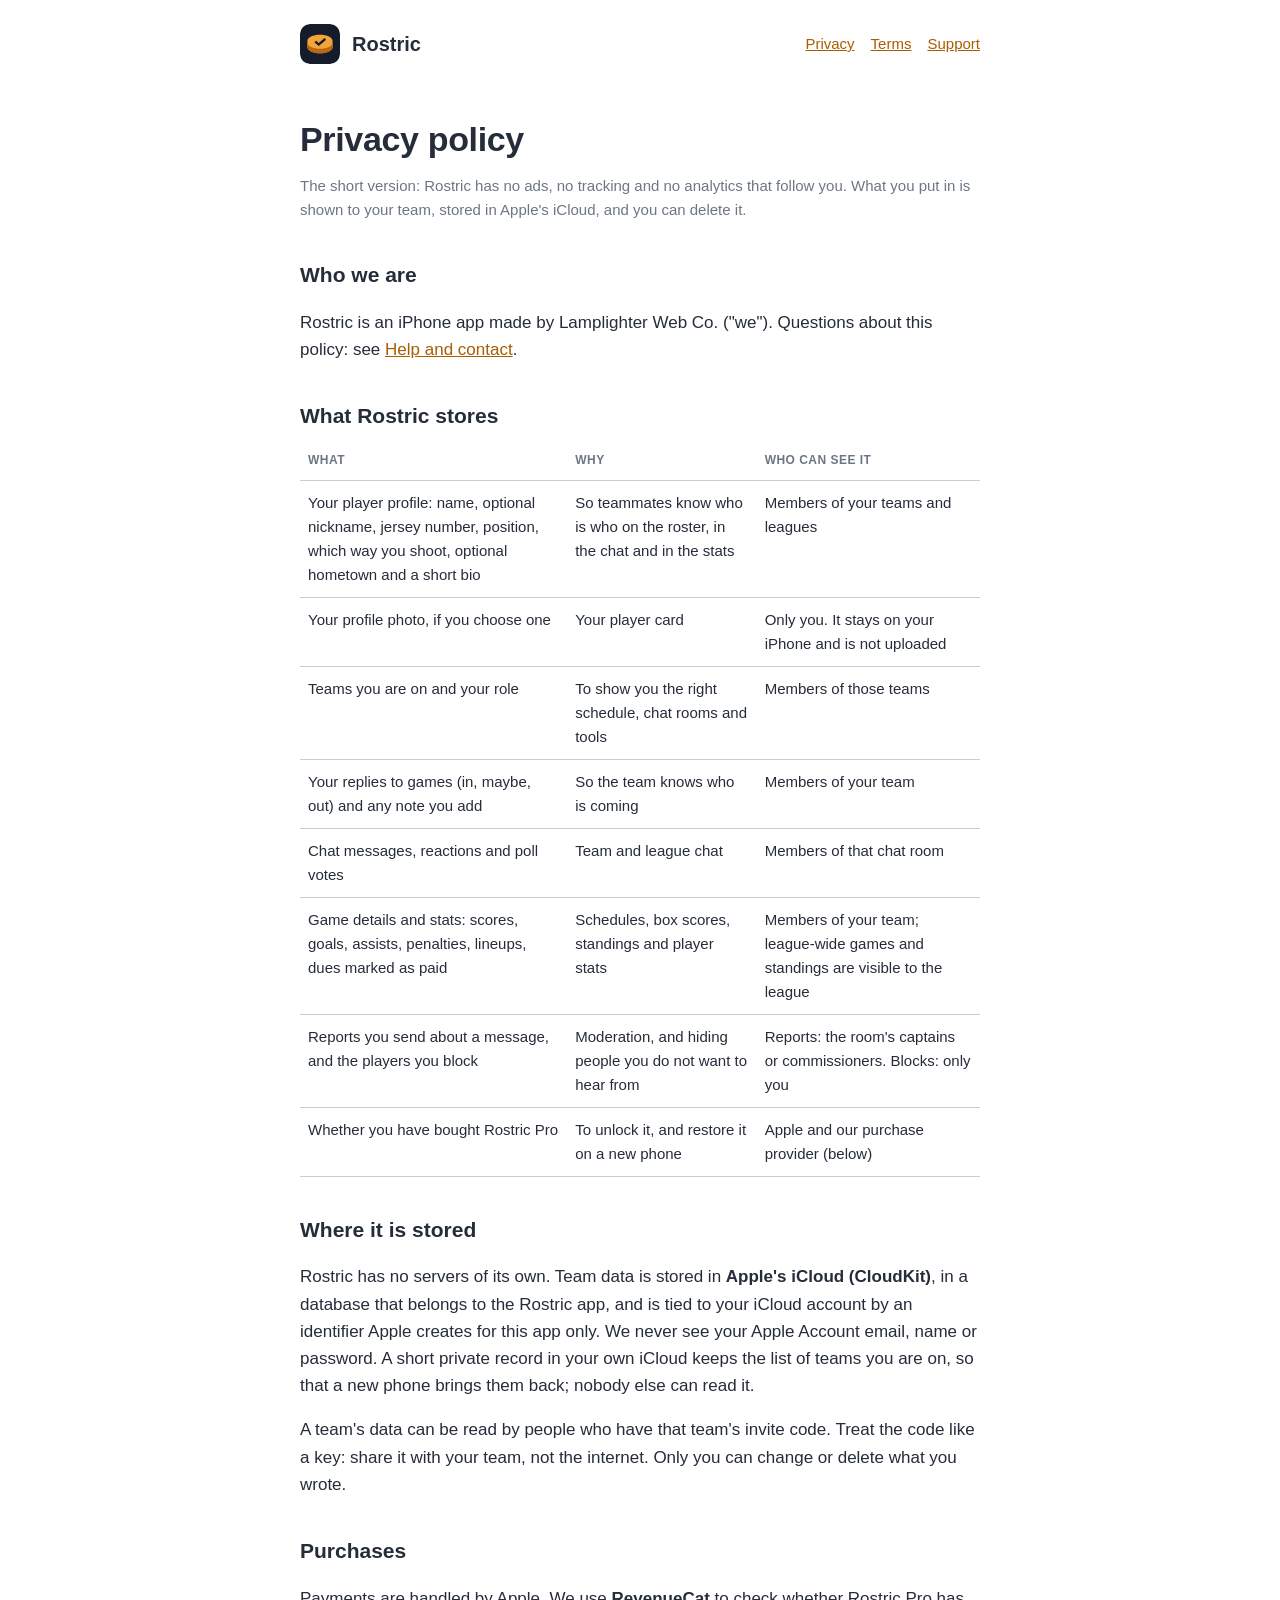
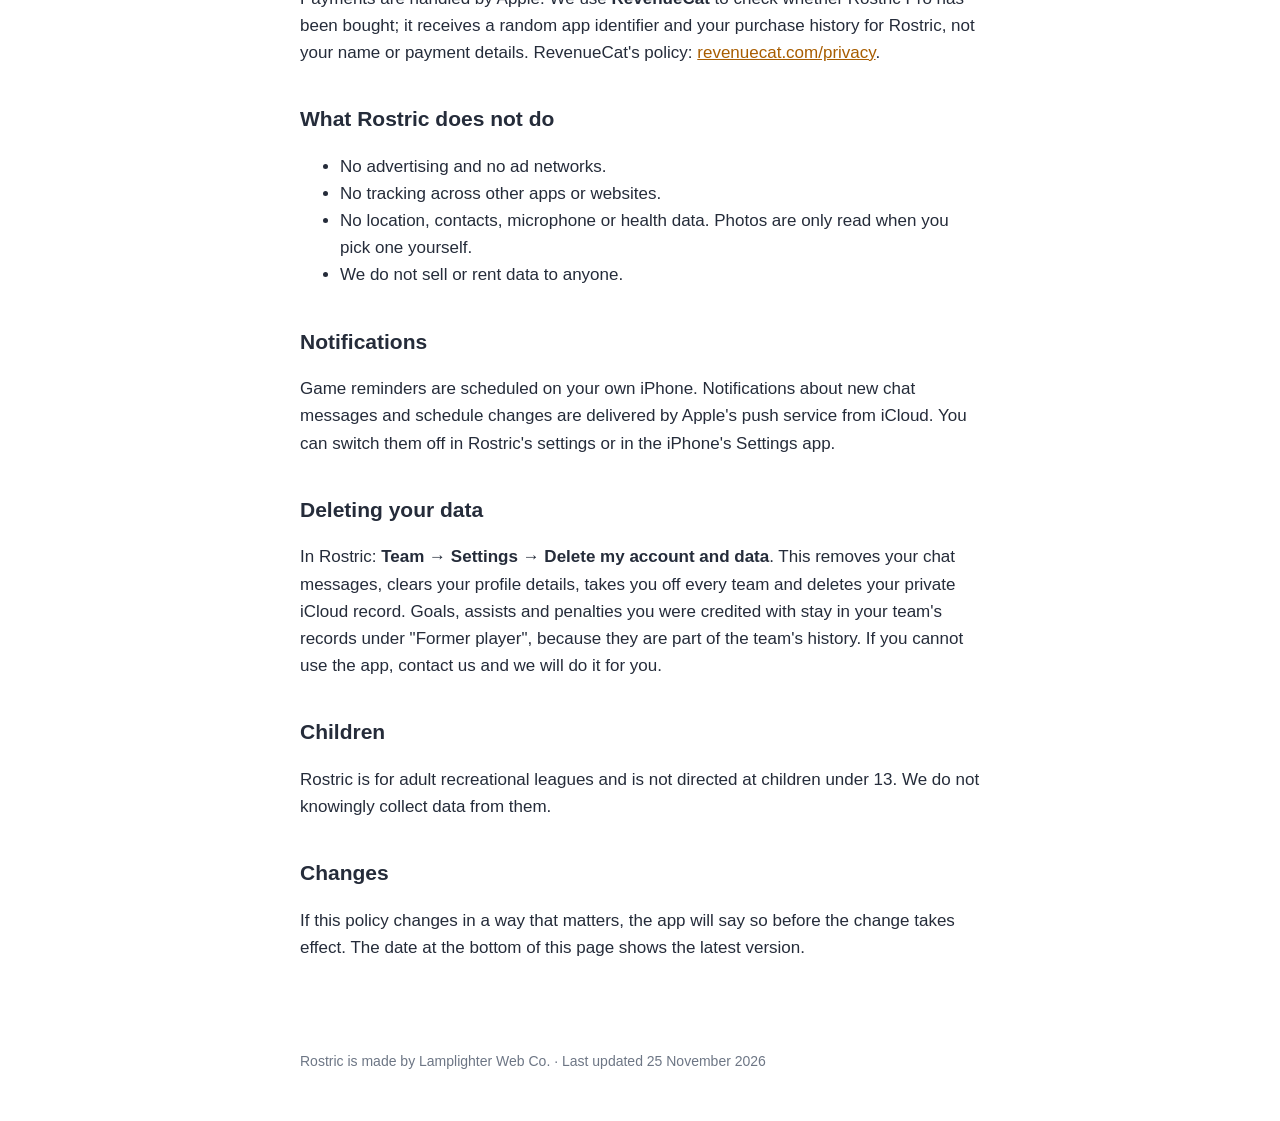
==== privacy.html @ e1a78a98 "Rostric legal and support pages Co-Authored-By: Claude Fable 5.2 <noreply@anthropic.com> Claude-Sess" ====
<!doctype html>
<html lang="en">
<head>
<meta charset="utf-8">
<meta name="viewport" content="width=device-width, initial-scale=1">
<title>Privacy policy · Rostric</title>
<meta name="description" content="Rostric — the beer league app. Privacy policy.">
<link rel="icon" href="icon.svg" type="image/svg+xml">
<link rel="stylesheet" href="style.css">
</head>
<body>
<header class="site">
  <a class="brand" href="./"><img src="icon.svg" alt=""> Rostric</a>
  <nav><a href="privacy.html">Privacy</a><a href="terms.html">Terms</a><a href="support.html">Support</a></nav>
</header>
<main>
<h1>Privacy policy</h1>
<p class="muted">The short version: Rostric has no ads, no tracking and no analytics that follow you. What you put in is shown to your team, stored in Apple's iCloud, and you can delete it.</p>

<h2>Who we are</h2>
<p>Rostric is an iPhone app made by Lamplighter Web Co. ("we"). Questions about this policy: see <a href="support.html">Help and contact</a>.</p>

<h2>What Rostric stores</h2>
<table>
<tr><th>What</th><th>Why</th><th>Who can see it</th></tr>
<tr><td>Your player profile: name, optional nickname, jersey number, position, which way you shoot, optional hometown and a short bio</td><td>So teammates know who is who on the roster, in the chat and in the stats</td><td>Members of your teams and leagues</td></tr>
<tr><td>Your profile photo, if you choose one</td><td>Your player card</td><td>Only you. It stays on your iPhone and is not uploaded</td></tr>
<tr><td>Teams you are on and your role</td><td>To show you the right schedule, chat rooms and tools</td><td>Members of those teams</td></tr>
<tr><td>Your replies to games (in, maybe, out) and any note you add</td><td>So the team knows who is coming</td><td>Members of your team</td></tr>
<tr><td>Chat messages, reactions and poll votes</td><td>Team and league chat</td><td>Members of that chat room</td></tr>
<tr><td>Game details and stats: scores, goals, assists, penalties, lineups, dues marked as paid</td><td>Schedules, box scores, standings and player stats</td><td>Members of your team; league-wide games and standings are visible to the league</td></tr>
<tr><td>Reports you send about a message, and the players you block</td><td>Moderation, and hiding people you do not want to hear from</td><td>Reports: the room's captains or commissioners. Blocks: only you</td></tr>
<tr><td>Whether you have bought Rostric Pro</td><td>To unlock it, and restore it on a new phone</td><td>Apple and our purchase provider (below)</td></tr>
</table>

<h2>Where it is stored</h2>
<p>Rostric has no servers of its own. Team data is stored in <strong>Apple's iCloud (CloudKit)</strong>, in a database that belongs to the Rostric app, and is tied to your iCloud account by an identifier Apple creates for this app only. We never see your Apple Account email, name or password. A short private record in your own iCloud keeps the list of teams you are on, so that a new phone brings them back; nobody else can read it.</p>
<p>A team's data can be read by people who have that team's invite code. Treat the code like a key: share it with your team, not the internet. Only you can change or delete what you wrote.</p>

<h2>Purchases</h2>
<p>Payments are handled by Apple. We use <strong>RevenueCat</strong> to check whether Rostric Pro has been bought; it receives a random app identifier and your purchase history for Rostric, not your name or payment details. RevenueCat's policy: <a href="https://www.revenuecat.com/privacy">revenuecat.com/privacy</a>.</p>

<h2>What Rostric does not do</h2>
<ul>
<li>No advertising and no ad networks.</li>
<li>No tracking across other apps or websites.</li>
<li>No location, contacts, microphone or health data. Photos are only read when you pick one yourself.</li>
<li>We do not sell or rent data to anyone.</li>
</ul>

<h2>Notifications</h2>
<p>Game reminders are scheduled on your own iPhone. Notifications about new chat messages and schedule changes are delivered by Apple's push service from iCloud. You can switch them off in Rostric's settings or in the iPhone's Settings app.</p>

<h2>Deleting your data</h2>
<p>In Rostric: <strong>Team → Settings → Delete my account and data</strong>. This removes your chat messages, clears your profile details, takes you off every team and deletes your private iCloud record. Goals, assists and penalties you were credited with stay in your team's records under "Former player", because they are part of the team's history. If you cannot use the app, contact us and we will do it for you.</p>

<h2>Children</h2>
<p>Rostric is for adult recreational leagues and is not directed at children under 13. We do not knowingly collect data from them.</p>

<h2>Changes</h2>
<p>If this policy changes in a way that matters, the app will say so before the change takes effect. The date at the bottom of this page shows the latest version.</p>
</main>
<footer>Rostric is made by Lamplighter Web Co. · Last updated 25 November 2026</footer>
</body>
</html>
---- style.css ----
:root {
  --bg: #0c131e; --surface: #151c28; --text: #dddfe4; --muted: #8d95a5; --accent: #f2a33a; --line: #313946;
}
@media (prefers-color-scheme: light) {
  :root { --bg: #ffffff; --surface: #f5f6f8; --text: #252c3a; --muted: #6d7685; --accent: #a85d00; --line: #c8ccd4; }
}
* { box-sizing: border-box; }
html { -webkit-text-size-adjust: 100%; }
body {
  margin: 0; background: var(--bg); color: var(--text);
  font: 17px/1.6 -apple-system, BlinkMacSystemFont, "SF Pro Text", "Segoe UI", Roboto, sans-serif;
}
main { max-width: 720px; margin: 0 auto; padding: 32px 20px 72px; }
header.site { max-width: 720px; margin: 0 auto; padding: 24px 20px 0; display: flex; align-items: center; gap: 12px; }
header.site a.brand { display: flex; align-items: center; gap: 12px; color: var(--text); text-decoration: none; font-weight: 800; font-size: 20px; }
header.site img { width: 40px; height: 40px; border-radius: 10px; }
nav { margin-left: auto; display: flex; gap: 16px; font-size: 15px; }
a { color: var(--accent); }
h1 { font-size: 34px; line-height: 1.15; margin: 24px 0 8px; letter-spacing: -0.01em; }
h2 { font-size: 21px; margin: 36px 0 8px; }
p, li { color: var(--text); }
.muted { color: var(--muted); font-size: 15px; }
.card { background: var(--surface); border-radius: 22px; padding: 20px; margin: 20px 0; }
table { width: 100%; border-collapse: collapse; font-size: 15px; }
th, td { text-align: left; vertical-align: top; padding: 10px 8px; border-bottom: 1px solid var(--line); }
th { color: var(--muted); font-weight: 600; text-transform: uppercase; font-size: 12px; letter-spacing: 0.04em; }
.button { display: inline-block; background: #f2a33a; color: #1a1206; font-weight: 700; padding: 12px 20px; border-radius: 14px; text-decoration: none; }
footer { max-width: 720px; margin: 0 auto; padding: 0 20px 48px; color: var(--muted); font-size: 14px; }
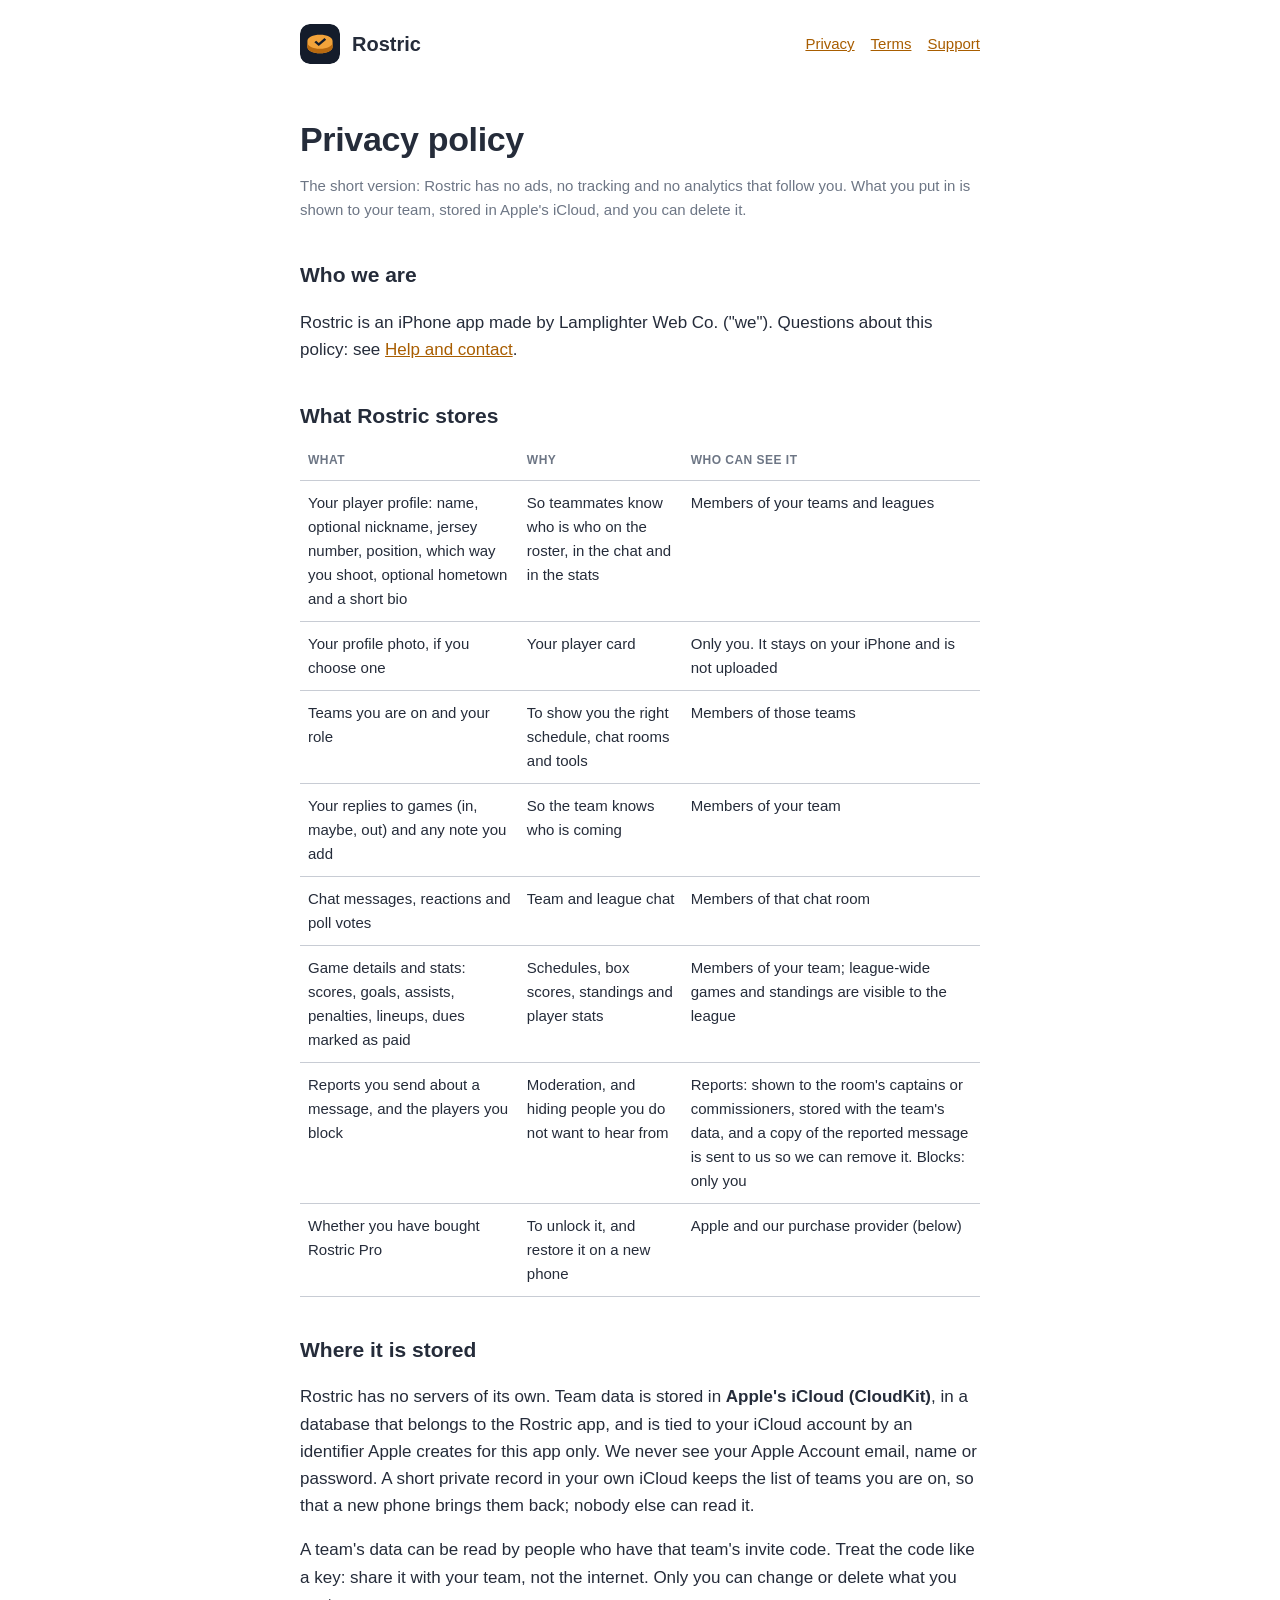
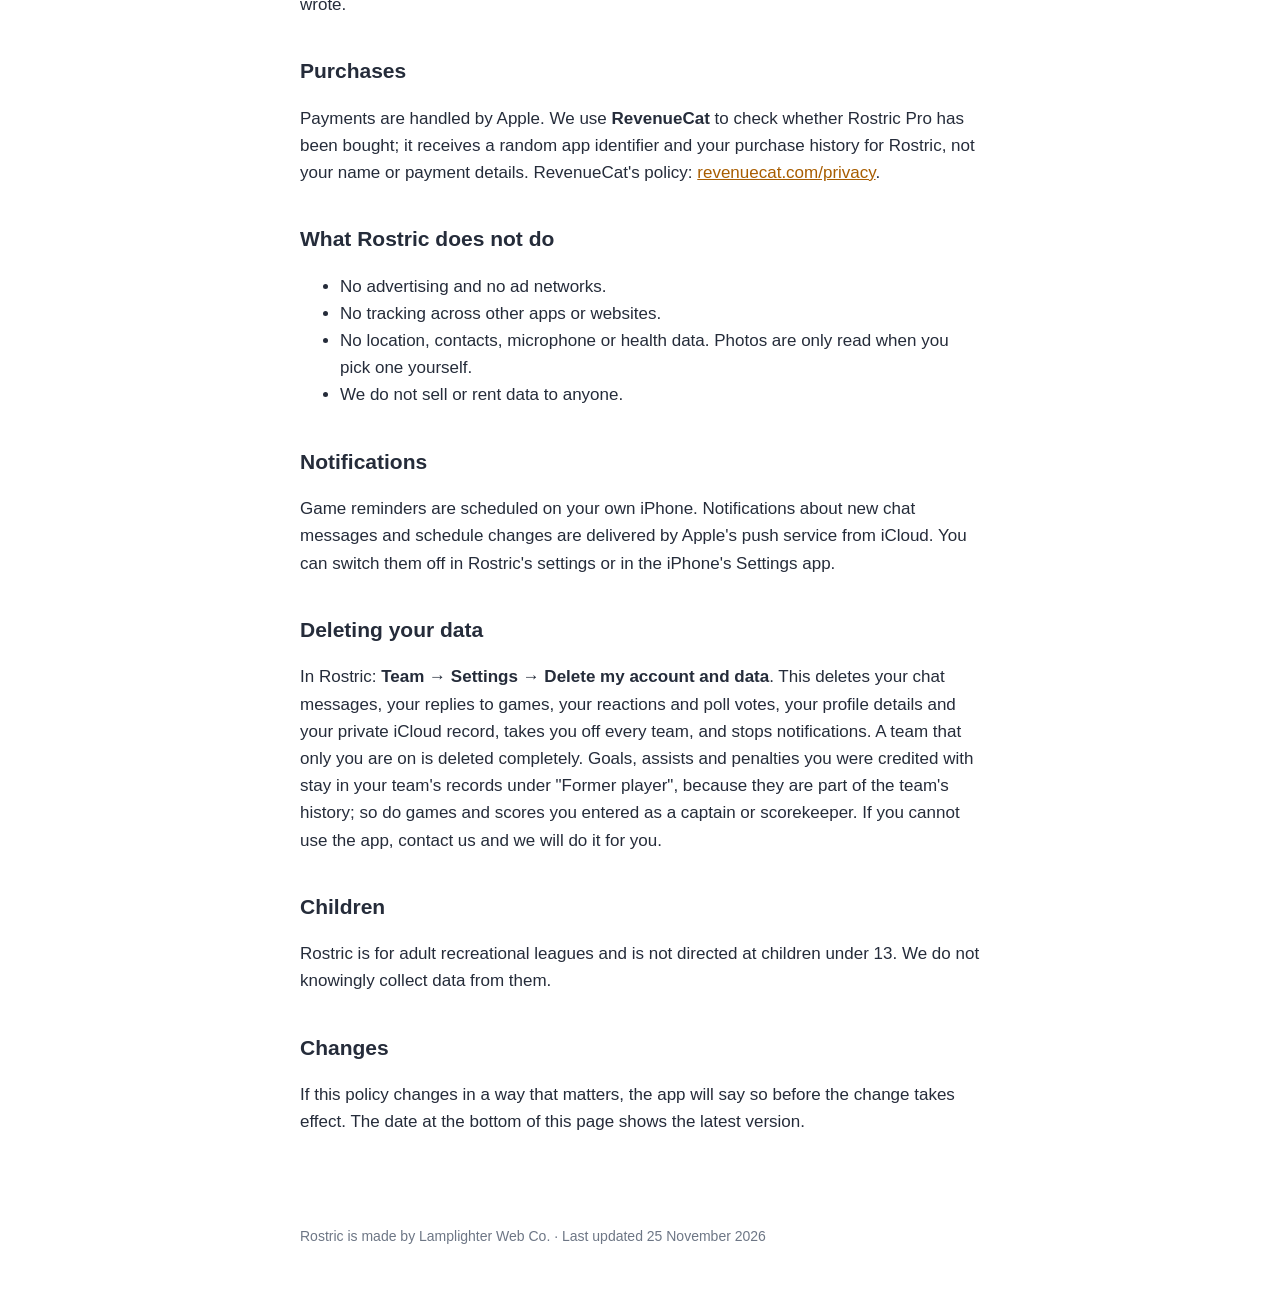
==== commit 76d7b119: "Audit wording: reports, deletion, no price or future-sports claims Co-Authored-By: Claude Fable 5.2 " ====
--- a/privacy.html
+++ b/privacy.html
@@ -29,7 +29,7 @@
 <tr><td>Your replies to games (in, maybe, out) and any note you add</td><td>So the team knows who is coming</td><td>Members of your team</td></tr>
 <tr><td>Chat messages, reactions and poll votes</td><td>Team and league chat</td><td>Members of that chat room</td></tr>
 <tr><td>Game details and stats: scores, goals, assists, penalties, lineups, dues marked as paid</td><td>Schedules, box scores, standings and player stats</td><td>Members of your team; league-wide games and standings are visible to the league</td></tr>
-<tr><td>Reports you send about a message, and the players you block</td><td>Moderation, and hiding people you do not want to hear from</td><td>Reports: the room's captains or commissioners. Blocks: only you</td></tr>
+<tr><td>Reports you send about a message, and the players you block</td><td>Moderation, and hiding people you do not want to hear from</td><td>Reports: shown to the room's captains or commissioners, stored with the team's data, and a copy of the reported message is sent to us so we can remove it. Blocks: only you</td></tr>
 <tr><td>Whether you have bought Rostric Pro</td><td>To unlock it, and restore it on a new phone</td><td>Apple and our purchase provider (below)</td></tr>
 </table>
 
@@ -52,7 +52,7 @@
 <p>Game reminders are scheduled on your own iPhone. Notifications about new chat messages and schedule changes are delivered by Apple's push service from iCloud. You can switch them off in Rostric's settings or in the iPhone's Settings app.</p>
 
 <h2>Deleting your data</h2>
-<p>In Rostric: <strong>Team → Settings → Delete my account and data</strong>. This removes your chat messages, clears your profile details, takes you off every team and deletes your private iCloud record. Goals, assists and penalties you were credited with stay in your team's records under "Former player", because they are part of the team's history. If you cannot use the app, contact us and we will do it for you.</p>
+<p>In Rostric: <strong>Team → Settings → Delete my account and data</strong>. This deletes your chat messages, your replies to games, your reactions and poll votes, your profile details and your private iCloud record, takes you off every team, and stops notifications. A team that only you are on is deleted completely. Goals, assists and penalties you were credited with stay in your team's records under "Former player", because they are part of the team's history; so do games and scores you entered as a captain or scorekeeper. If you cannot use the app, contact us and we will do it for you.</p>
 
 <h2>Children</h2>
 <p>Rostric is for adult recreational leagues and is not directed at children under 13. We do not knowingly collect data from them.</p>
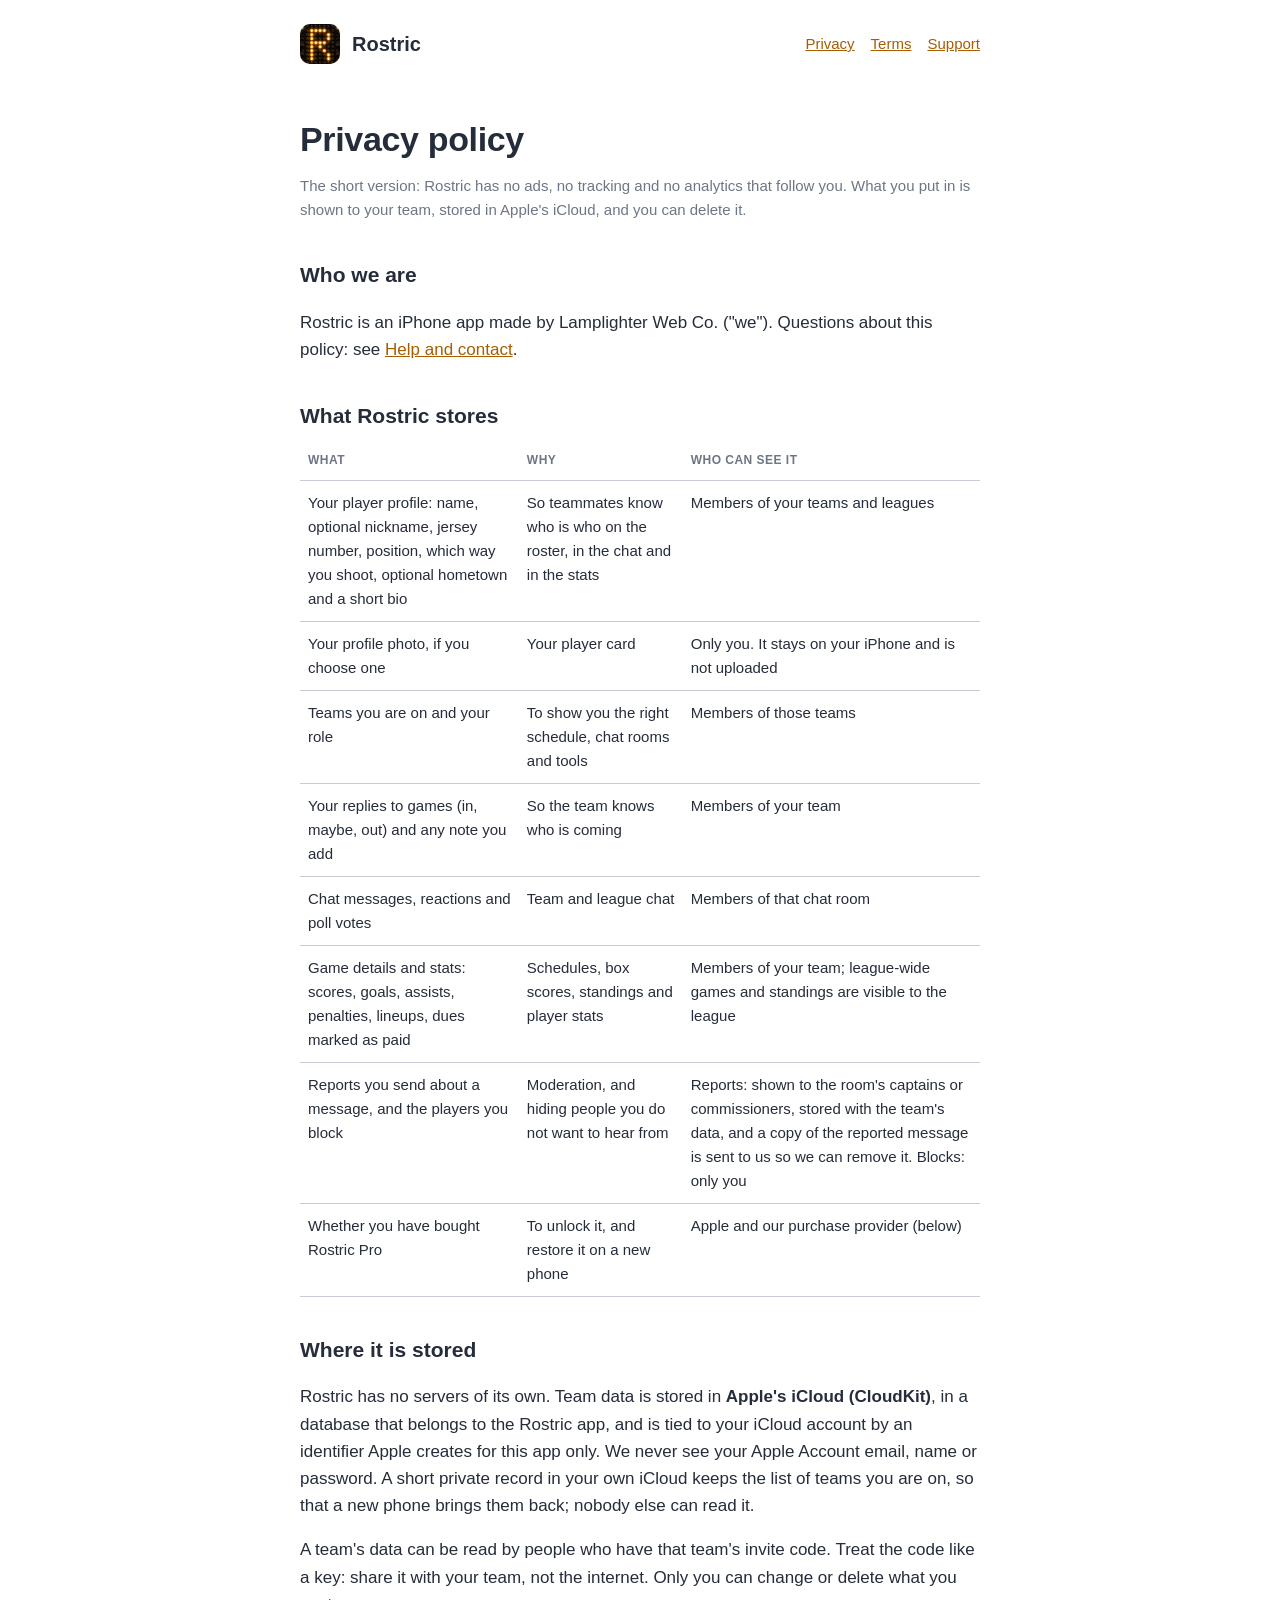
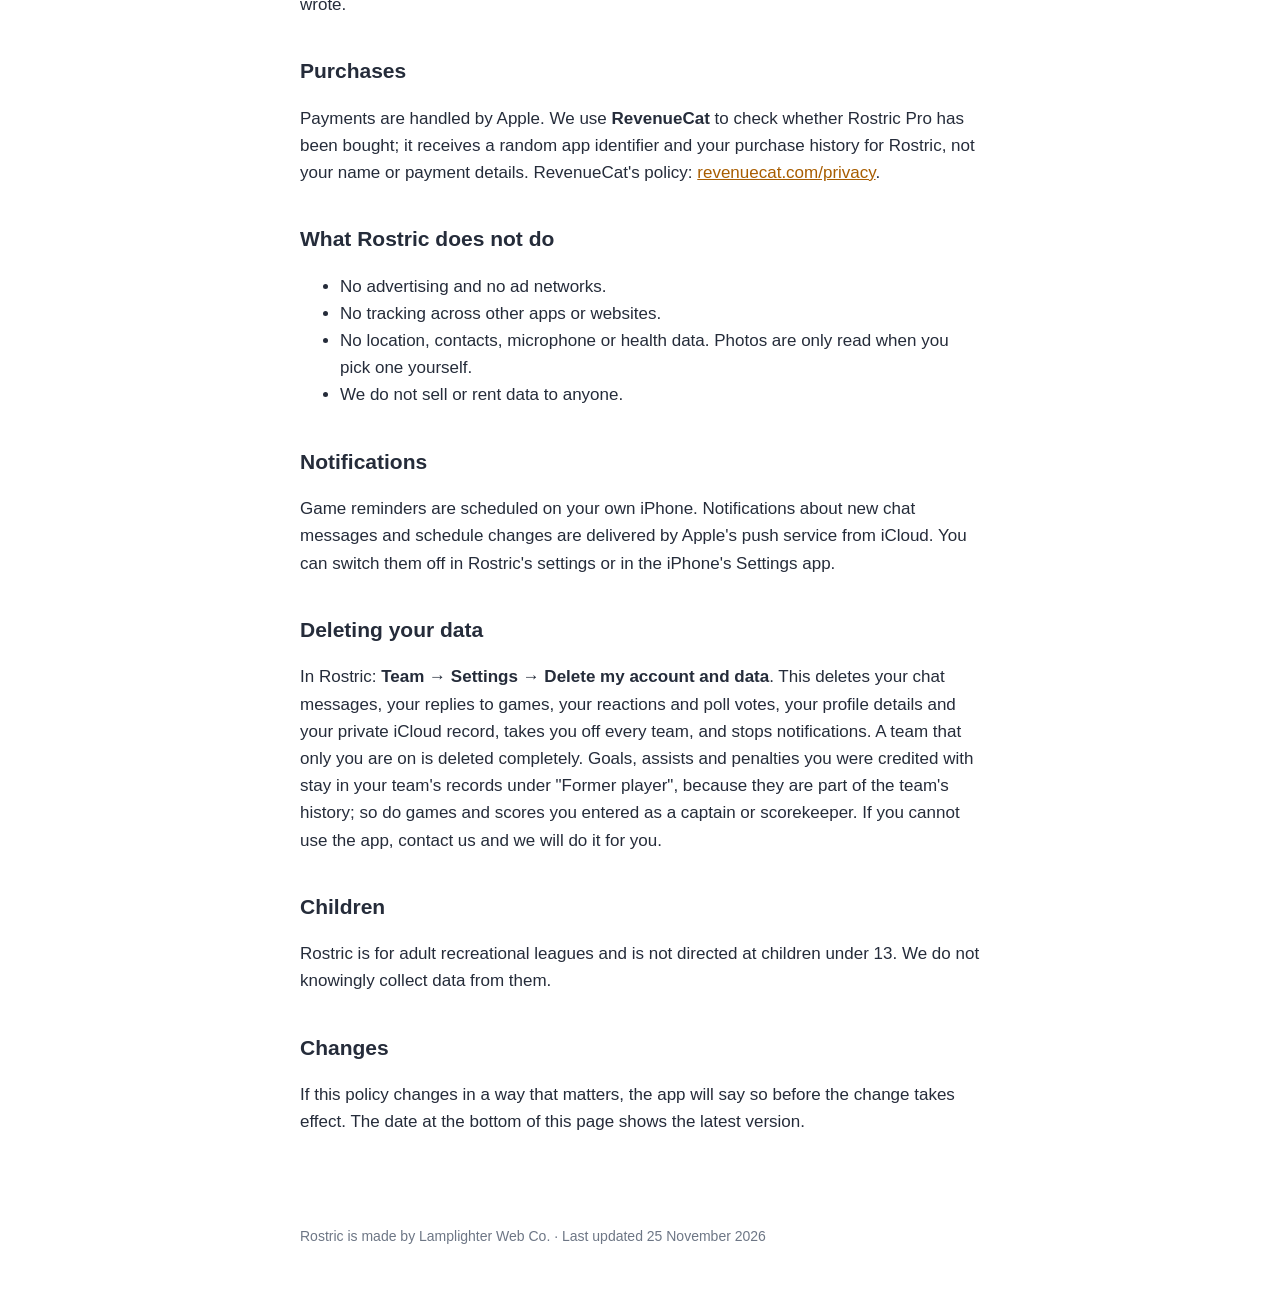
==== commit b0f7821f: "Site icon: the scoreboard R, same as the app icon Co-Authored-By: Claude Opus 5.5 <noreply@anthropic" ====
--- a/privacy.html
+++ b/privacy.html
@@ -5,12 +5,13 @@
 <meta name="viewport" content="width=device-width, initial-scale=1">
 <title>Privacy policy · Rostric</title>
 <meta name="description" content="Rostric — the beer league app. Privacy policy.">
-<link rel="icon" href="icon.svg" type="image/svg+xml">
+<link rel="icon" href="icon.png" type="image/png">
+<link rel="apple-touch-icon" href="icon.png">
 <link rel="stylesheet" href="style.css">
 </head>
 <body>
 <header class="site">
-  <a class="brand" href="./"><img src="icon.svg" alt=""> Rostric</a>
+  <a class="brand" href="./"><img src="icon.png" alt=""> Rostric</a>
   <nav><a href="privacy.html">Privacy</a><a href="terms.html">Terms</a><a href="support.html">Support</a></nav>
 </header>
 <main>
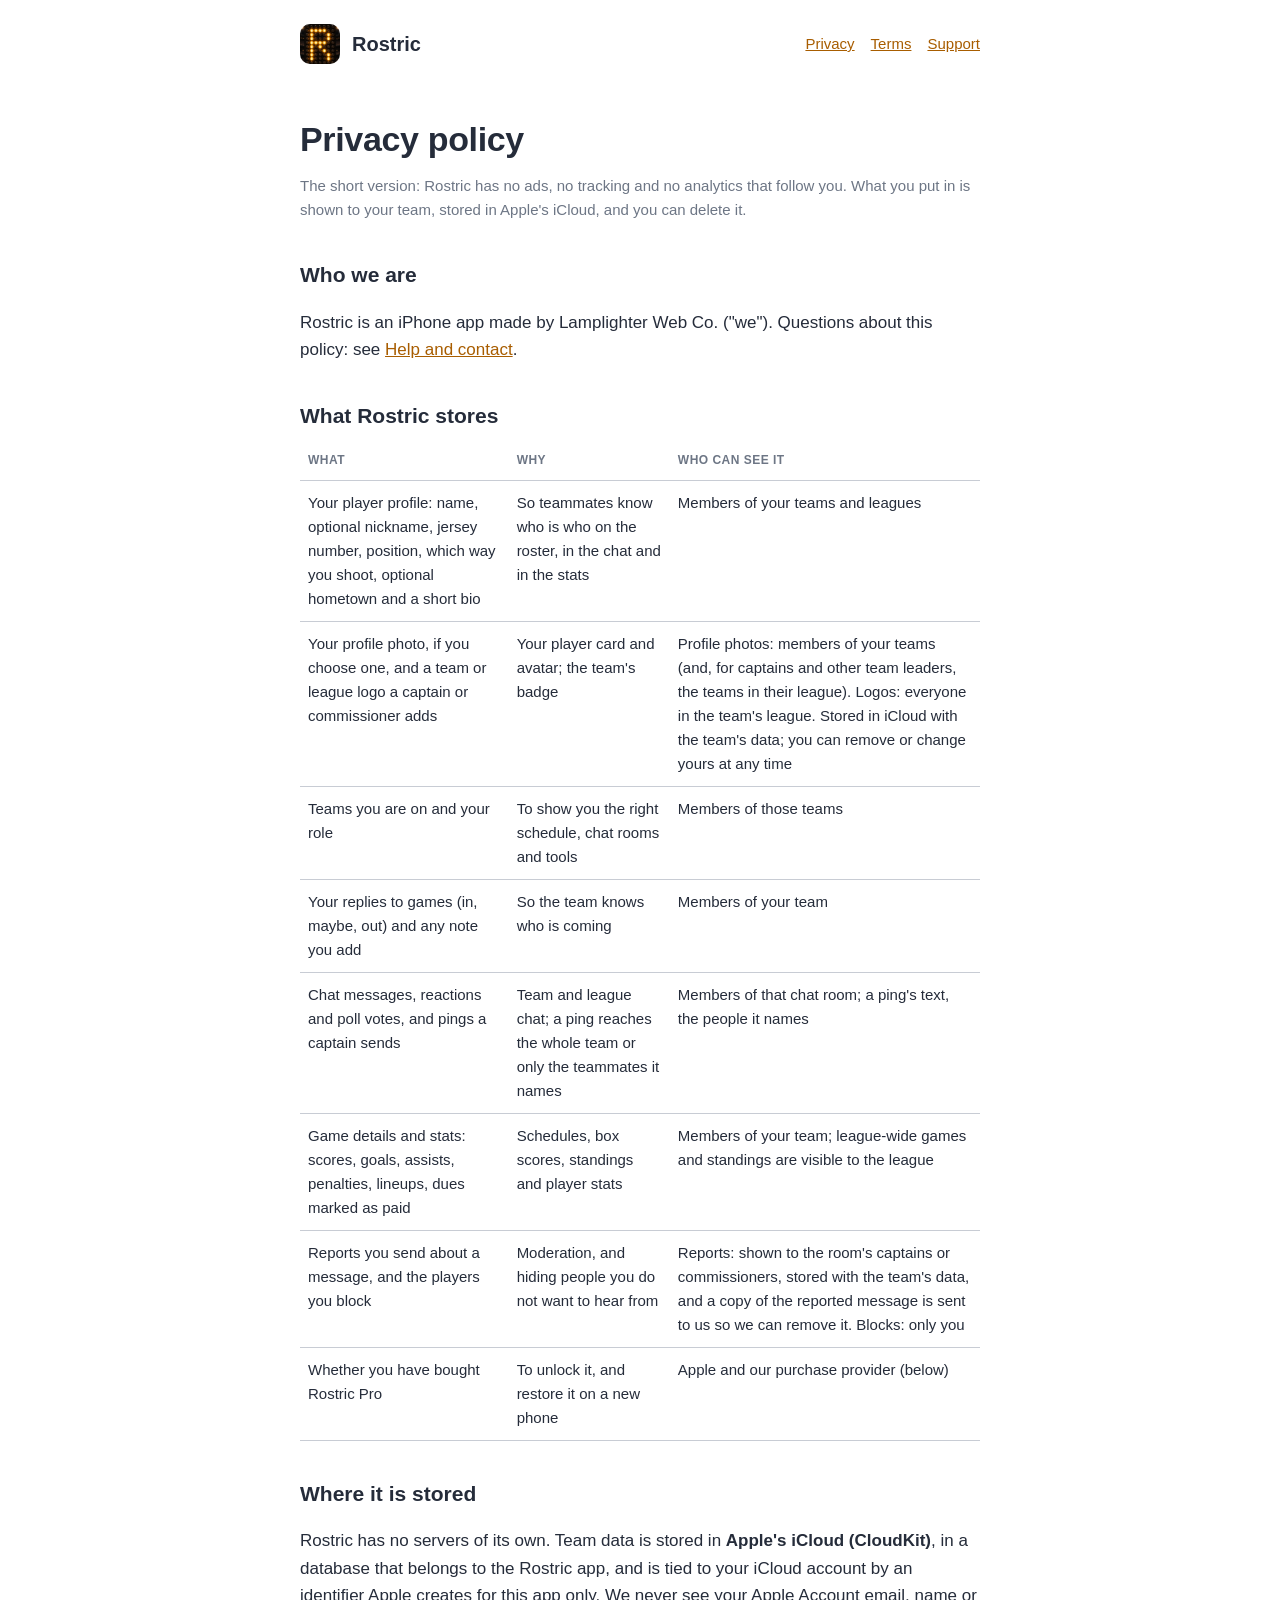
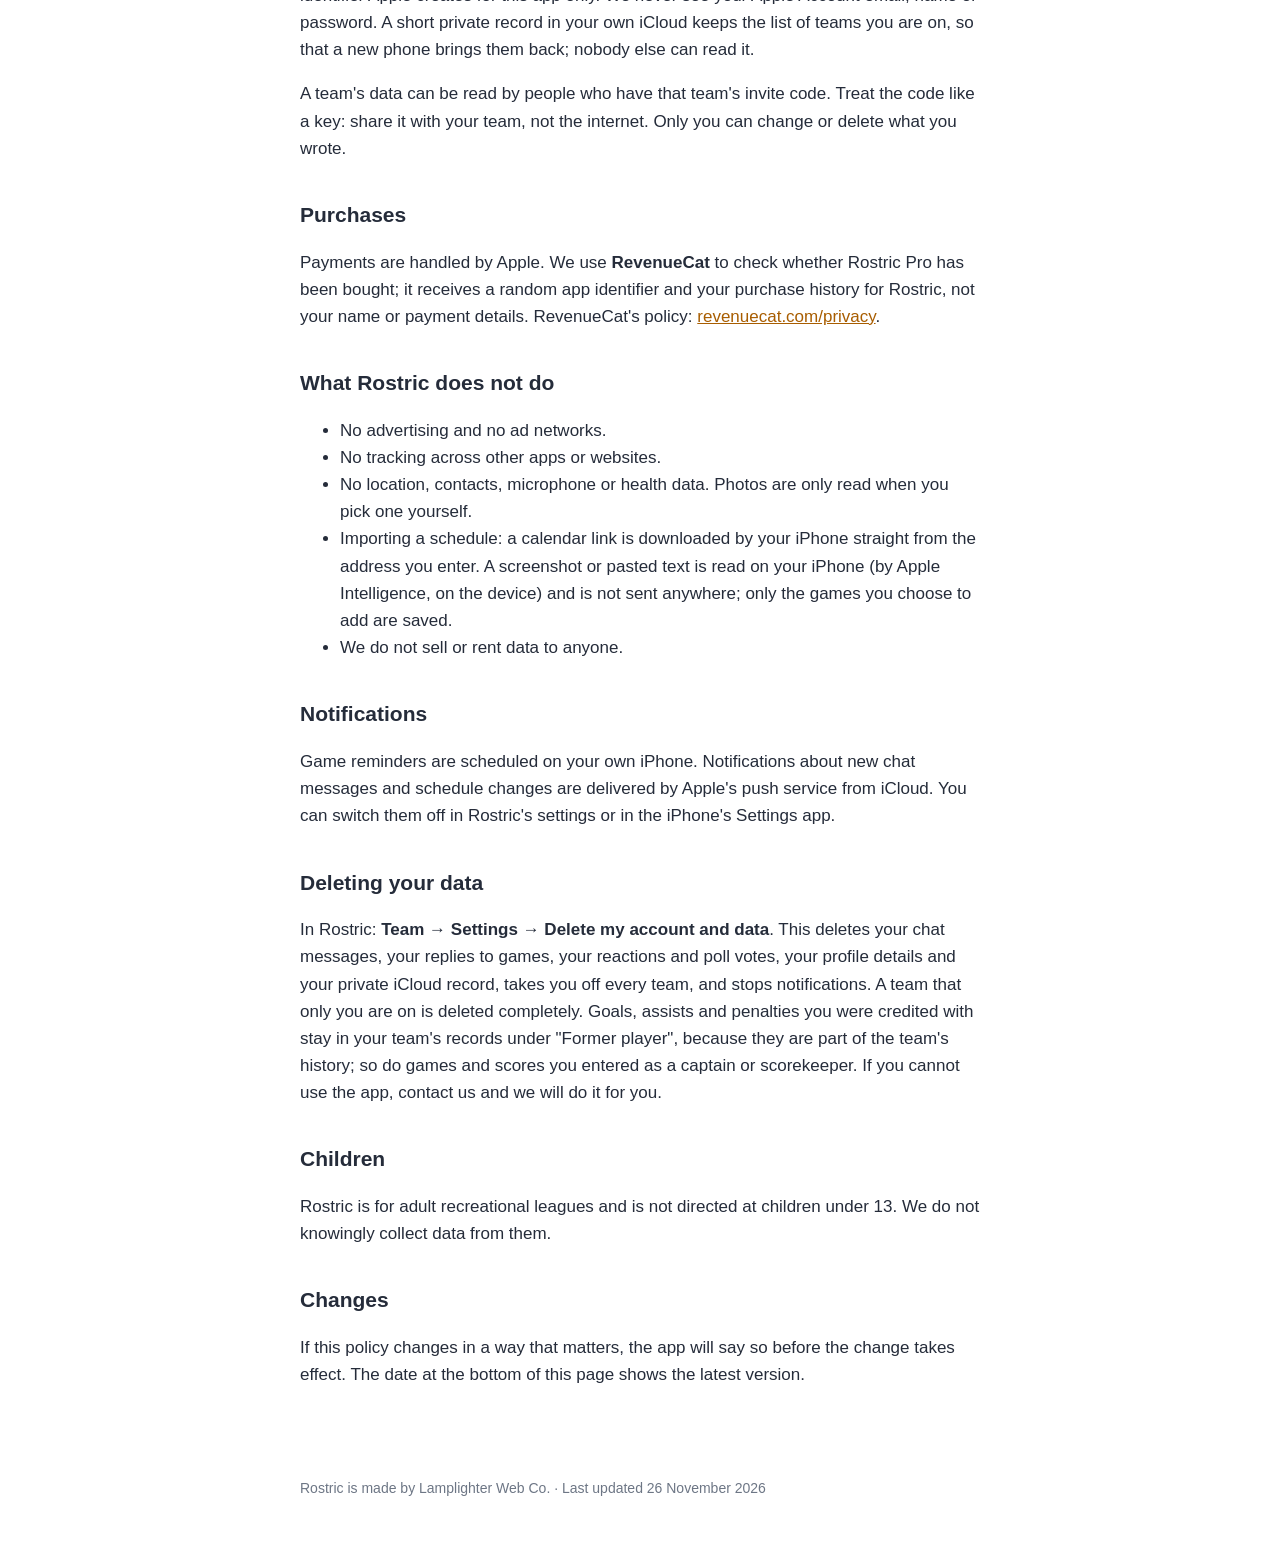
==== commit 65ecf567: "Multi-sport home page; privacy policy covers shared photos and logos, pings and schedule import Co-A" ====
--- a/privacy.html
+++ b/privacy.html
@@ -25,10 +25,10 @@
 <table>
 <tr><th>What</th><th>Why</th><th>Who can see it</th></tr>
 <tr><td>Your player profile: name, optional nickname, jersey number, position, which way you shoot, optional hometown and a short bio</td><td>So teammates know who is who on the roster, in the chat and in the stats</td><td>Members of your teams and leagues</td></tr>
-<tr><td>Your profile photo, if you choose one</td><td>Your player card</td><td>Only you. It stays on your iPhone and is not uploaded</td></tr>
+<tr><td>Your profile photo, if you choose one, and a team or league logo a captain or commissioner adds</td><td>Your player card and avatar; the team's badge</td><td>Profile photos: members of your teams (and, for captains and other team leaders, the teams in their league). Logos: everyone in the team's league. Stored in iCloud with the team's data; you can remove or change yours at any time</td></tr>
 <tr><td>Teams you are on and your role</td><td>To show you the right schedule, chat rooms and tools</td><td>Members of those teams</td></tr>
 <tr><td>Your replies to games (in, maybe, out) and any note you add</td><td>So the team knows who is coming</td><td>Members of your team</td></tr>
-<tr><td>Chat messages, reactions and poll votes</td><td>Team and league chat</td><td>Members of that chat room</td></tr>
+<tr><td>Chat messages, reactions and poll votes, and pings a captain sends</td><td>Team and league chat; a ping reaches the whole team or only the teammates it names</td><td>Members of that chat room; a ping's text, the people it names</td></tr>
 <tr><td>Game details and stats: scores, goals, assists, penalties, lineups, dues marked as paid</td><td>Schedules, box scores, standings and player stats</td><td>Members of your team; league-wide games and standings are visible to the league</td></tr>
 <tr><td>Reports you send about a message, and the players you block</td><td>Moderation, and hiding people you do not want to hear from</td><td>Reports: shown to the room's captains or commissioners, stored with the team's data, and a copy of the reported message is sent to us so we can remove it. Blocks: only you</td></tr>
 <tr><td>Whether you have bought Rostric Pro</td><td>To unlock it, and restore it on a new phone</td><td>Apple and our purchase provider (below)</td></tr>
@@ -46,6 +46,7 @@
 <li>No advertising and no ad networks.</li>
 <li>No tracking across other apps or websites.</li>
 <li>No location, contacts, microphone or health data. Photos are only read when you pick one yourself.</li>
+<li>Importing a schedule: a calendar link is downloaded by your iPhone straight from the address you enter. A screenshot or pasted text is read on your iPhone (by Apple Intelligence, on the device) and is not sent anywhere; only the games you choose to add are saved.</li>
 <li>We do not sell or rent data to anyone.</li>
 </ul>
 
@@ -61,6 +62,6 @@
 <h2>Changes</h2>
 <p>If this policy changes in a way that matters, the app will say so before the change takes effect. The date at the bottom of this page shows the latest version.</p>
 </main>
-<footer>Rostric is made by Lamplighter Web Co. · Last updated 25 November 2026</footer>
+<footer>Rostric is made by Lamplighter Web Co. · Last updated 26 November 2026</footer>
 </body>
 </html>
